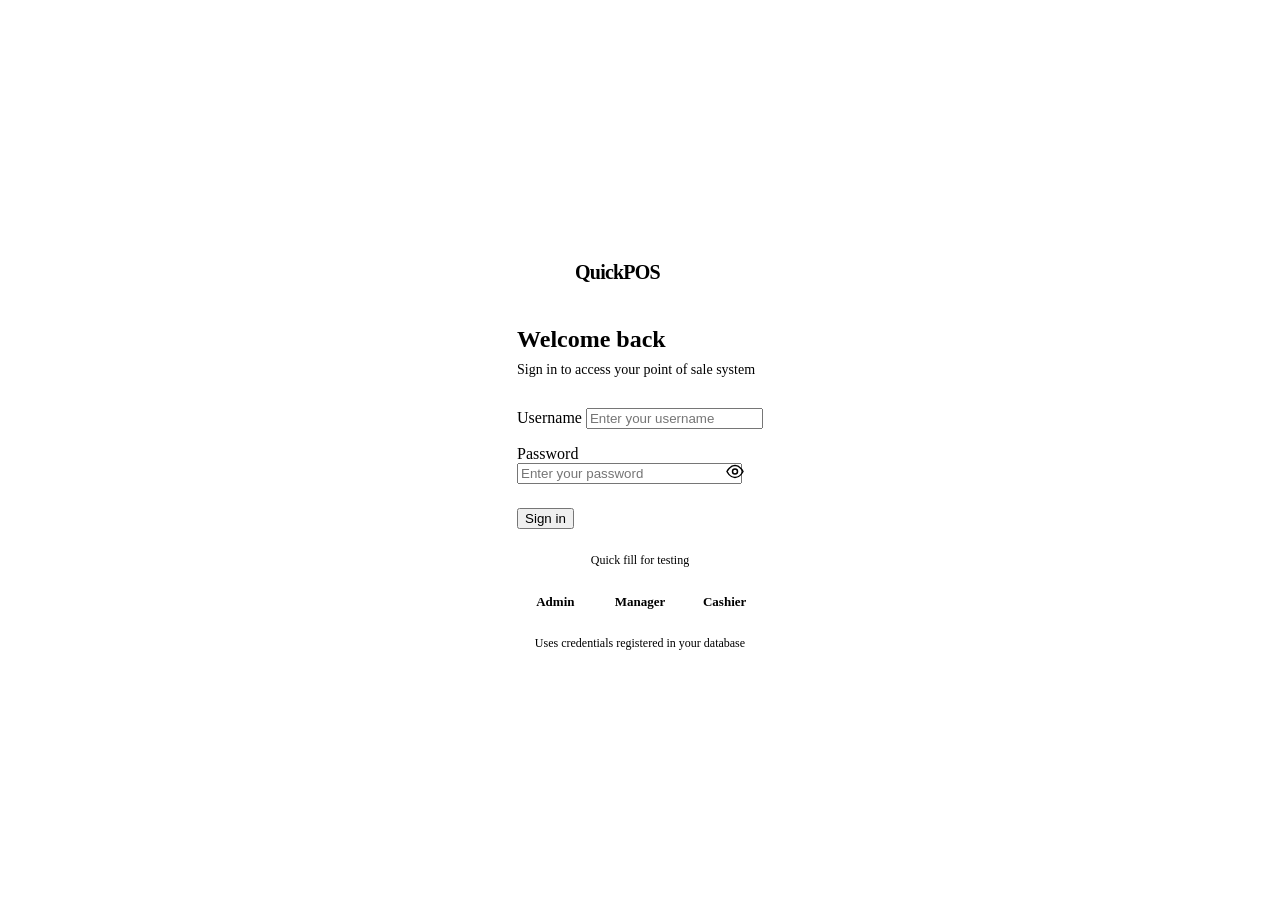
==== index.html @ 19d6a269 "login now index.html" ====
<!DOCTYPE html>
<html lang="en">
<head>
  <meta charset="UTF-8"/>
  <meta name="viewport" content="width=device-width, initial-scale=1.0"/>
  <title>QuickPOS — Sign in</title>
  <link rel="stylesheet" href="theme.css"/>
  <style>
    html, body { height: 100%; display: flex; align-items: center; justify-content: center; }
    .login-wrap { width: 100%; max-width: 420px; padding: 20px; }
    .login-card { background: var(--surface); border-radius: var(--radius-xl); border: 1px solid var(--border); padding: 36px 32px; box-shadow: var(--shadow-lg); animation: fadeUp .4s ease; }
    .brand { display: flex; align-items: center; gap: 12px; margin-bottom: 30px; }
    .brand-icon { width: 46px; height: 46px; background: var(--accent); border-radius: 14px; display: grid; place-items: center; flex-shrink: 0; }
    .brand-name { font-size: 20px; font-weight: 800; letter-spacing: -.04em; }
    .brand-name span { color: var(--accent); }
    .login-title { font-size: 24px; font-weight: 700; margin-bottom: 6px; }
    .login-sub   { font-size: 14px; color: var(--muted); margin-bottom: 28px; line-height: 1.5; }
    .pw-wrap { position: relative; }
    .pw-wrap .input { padding-right: 50px; }
    .eye-btn { position: absolute; right: 14px; top: 50%; transform: translateY(-50%); background: none; border: none; cursor: pointer; color: var(--subtle); padding: 4px; transition: color .15s; }
    .eye-btn:hover { color: var(--text); }
    .field + .field { margin-top: 16px; }
    .login-btn { margin-top: 24px; }
    .err-msg { display: none; margin-top: 14px; }
    .err-msg.show { display: flex; }
    .divider { display: flex; align-items: center; gap: 12px; margin: 24px 0 16px; color: var(--subtle); font-size: 12px; }
    .divider::before, .divider::after { content: ''; flex: 1; height: 1px; background: var(--border); }
    .quick-fill { display: flex; gap: 8px; }
    .qf-btn { flex: 1; padding: 10px 6px; border-radius: var(--radius-sm); border: 1.5px solid var(--border-hi); background: var(--surface2); font-family: inherit; font-size: 13px; font-weight: 600; color: var(--muted); cursor: pointer; transition: all .15s; }
    .qf-btn:hover, .qf-btn.active { border-color: var(--accent); color: var(--accent-text); background: var(--accent-light); }
    .login-help { font-size: 12px; color: var(--subtle); text-align: center; margin-top: 16px; }
  </style>
</head>
<body>
<div class="login-wrap">
  <div class="login-card">
    <div class="brand">
      <div class="brand-icon">
        <svg width="24" height="24" viewBox="0 0 24 24" fill="none">
          <rect x="3" y="6" width="18" height="15" rx="2.5" stroke="white" stroke-width="2"/>
          <path d="M8 11h8M8 15h5" stroke="white" stroke-width="2" stroke-linecap="round"/>
          <path d="M12 6V4" stroke="white" stroke-width="2" stroke-linecap="round"/>
        </svg>
      </div>
      <div class="brand-name">Quick<span>POS</span></div>
    </div>

    <div class="login-title">Welcome back</div>
    <div class="login-sub">Sign in to access your point of sale system</div>

    <div class="field">
      <label for="username">Username</label>
      <input class="input" type="text" id="username" placeholder="Enter your username" autocomplete="username"/>
    </div>

    <div class="field">
      <label for="password">Password</label>
      <div class="pw-wrap">
        <input class="input" type="password" id="password" placeholder="Enter your password" autocomplete="current-password"/>
        <button class="eye-btn" type="button" onclick="togglePw()">
          <svg width="20" height="20" viewBox="0 0 20 20" fill="none">
            <path d="M2 10s3-6 8-6 8 6 8 6-3 6-8 6-8-6-8-6z" stroke="currentColor" stroke-width="1.5"/>
            <circle cx="10" cy="10" r="2.5" stroke="currentColor" stroke-width="1.5"/>
          </svg>
        </button>
      </div>
    </div>

    <button class="btn btn-primary btn-full btn-lg login-btn" id="login-btn" onclick="doLogin()">
      <div class="spinner"></div>
      <span class="btn-label">Sign in</span>
    </button>

    <div class="alert error err-msg" id="err-msg">
      <svg width="16" height="16" viewBox="0 0 16 16" fill="none" style="flex-shrink:0;margin-top:1px">
        <circle cx="8" cy="8" r="6.5" stroke="currentColor" stroke-width="1.3"/>
        <path d="M8 5v3.5M8 10.5v.5" stroke="currentColor" stroke-width="1.3" stroke-linecap="round"/>
      </svg>
      <span id="err-text">Error</span>
    </div>

    <div class="divider">Quick fill for testing</div>
    <div class="quick-fill">
      <button class="qf-btn" onclick="fillRole('admin',this)">Admin</button>
      <button class="qf-btn" onclick="fillRole('manager',this)">Manager</button>
      <button class="qf-btn" onclick="fillRole('cashier',this)">Cashier</button>
    </div>
    <div class="login-help">Uses credentials registered in your database</div>
  </div>
</div>

<div id="toast"></div>

<script>
  const API = 'http://localhost:3000';
  if (localStorage.getItem('pos_token')) window.location.href = 'dashboard.html';

  function togglePw() {
    const pw = document.getElementById('password');
    pw.type = pw.type === 'password' ? 'text' : 'password';
  }

  function fillRole(role, btn) {
    document.querySelectorAll('.qf-btn').forEach(b => b.classList.remove('active'));
    btn.classList.add('active');
    document.getElementById('username').value = role + '1';
    document.getElementById('password').value = 'password123';
  }

  function showErr(msg) {
    document.getElementById('err-text').textContent = msg;
    document.getElementById('err-msg').classList.add('show');
  }

  async function doLogin() {
    const username = document.getElementById('username').value.trim();
    const password = document.getElementById('password').value;
    document.getElementById('err-msg').classList.remove('show');
    if (!username || !password) { showErr('Please fill in both fields.'); return; }
    const btn = document.getElementById('login-btn');
    btn.classList.add('loading'); btn.disabled = true;
    try {
      const res  = await fetch(`${API}/auth/login`, { method:'POST', headers:{'Content-Type':'application/json'}, body: JSON.stringify({username,password}) });
      const data = await res.json();
      if (!res.ok) { showErr(data.message || 'Login failed.'); return; }
      localStorage.setItem('pos_token', data.token);
      localStorage.setItem('pos_user',  JSON.stringify(data.user));
      window.location.href = 'dashboard.html';
    } catch { showErr('Cannot connect to server. Is it running on port 3000?'); }
    finally { btn.classList.remove('loading'); btn.disabled = false; }
  }

  document.addEventListener('keydown', e => { if (e.key === 'Enter') doLogin(); });
</script>
</body>
</html>
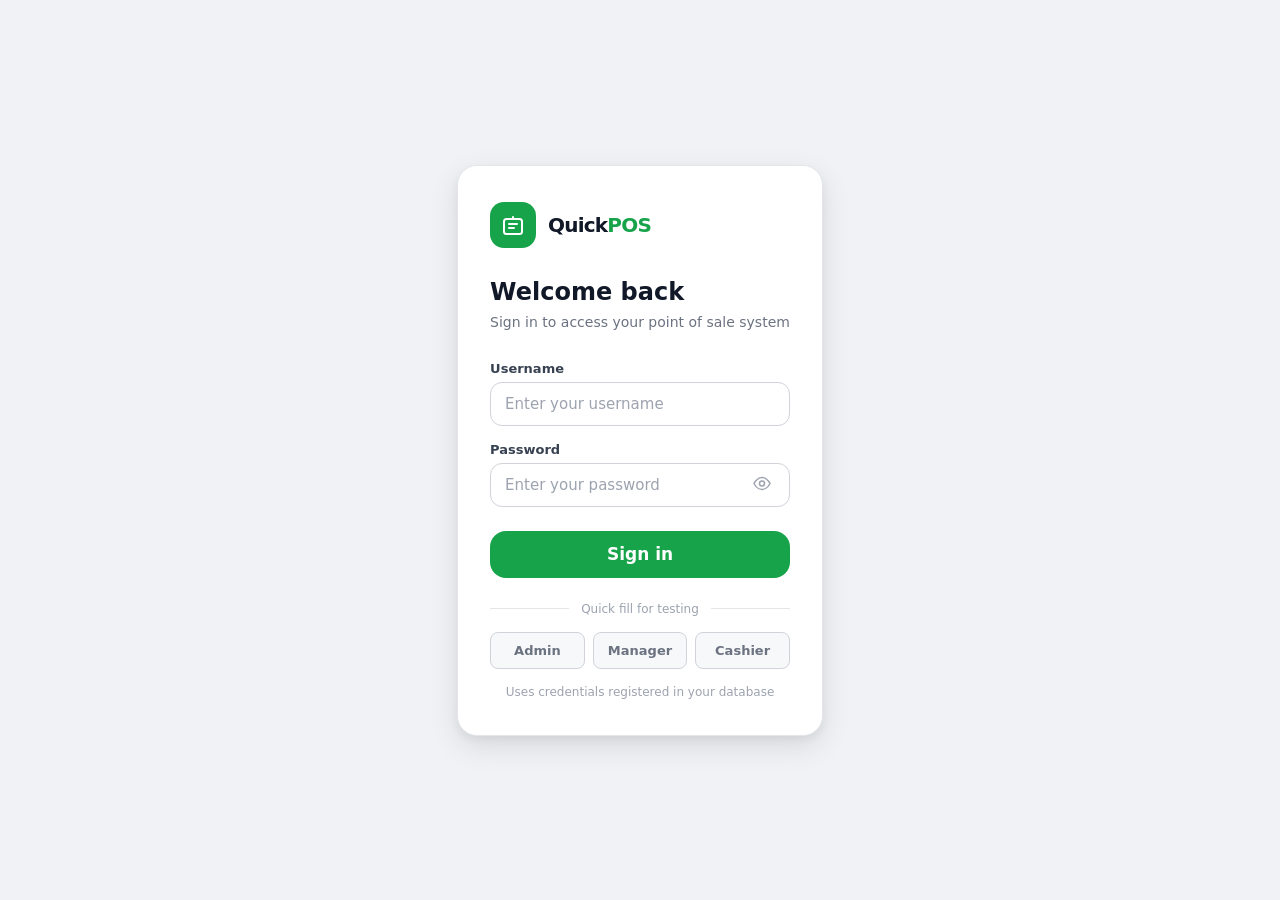
==== commit cecadc55: "fix case issue" ====
--- a/index.html
+++ b/index.html
@@ -4,7 +4,7 @@
   <meta charset="UTF-8"/>
   <meta name="viewport" content="width=device-width, initial-scale=1.0"/>
   <title>QuickPOS — Sign in</title>
-  <link rel="stylesheet" href="theme.css"/>
+  <link rel="stylesheet" href="Theme.css"/>
   <style>
     html, body { height: 100%; display: flex; align-items: center; justify-content: center; }
     .login-wrap { width: 100%; max-width: 420px; padding: 20px; }
--- a/Theme.css
+++ b/Theme.css
@@ -0,0 +1,250 @@
+/* ============================================
+   QuickPOS — Shared Design System (theme.css)
+   Light theme, mobile-friendly, large tap targets
+   Import this in every HTML page:
+   <link rel="stylesheet" href="theme.css"/>
+   ============================================ */
+
+@import url('https://fonts.googleapis.com/css2?family=Plus+Jakarta+Sans:wght@400;500;600;700;800&display=swap');
+
+*, *::before, *::after { box-sizing: border-box; margin: 0; padding: 0; }
+
+:root {
+  /* ── Palette ── */
+  --bg:          #f0f2f5;
+  --surface:     #ffffff;
+  --surface2:    #f7f8fa;
+  --border:      #e4e6ea;
+  --border-hi:   #d0d3d9;
+
+  /* ── Brand ── */
+  --accent:      #16a34a;   /* green-600 */
+  --accent-light:#dcfce7;   /* green-100 */
+  --accent-dark: #15803d;   /* green-700 */
+  --accent-text: #14532d;   /* green-900 */
+
+  /* ── Text ── */
+  --text:        #111827;   /* gray-900 */
+  --text-2:      #374151;   /* gray-700 */
+  --muted:       #6b7280;   /* gray-500 */
+  --subtle:      #9ca3af;   /* gray-400 */
+
+  /* ── Semantic ── */
+  --danger:      #dc2626;
+  --danger-light:#fee2e2;
+  --success:     #16a34a;
+  --success-light:#dcfce7;
+  --warning:     #d97706;
+  --warning-light:#fef3c7;
+  --info:        #2563eb;
+  --info-light:  #dbeafe;
+
+  /* ── Sizing ── */
+  --radius-sm:   8px;
+  --radius:      12px;
+  --radius-lg:   16px;
+  --radius-xl:   20px;
+  --nav-h:       60px;
+
+  /* ── Shadows ── */
+  --shadow-sm:   0 1px 3px rgba(0,0,0,.08), 0 1px 2px rgba(0,0,0,.05);
+  --shadow:      0 4px 12px rgba(0,0,0,.08), 0 2px 4px rgba(0,0,0,.05);
+  --shadow-lg:   0 10px 30px rgba(0,0,0,.1), 0 4px 8px rgba(0,0,0,.05);
+}
+
+html, body {
+  font-family: 'Plus Jakarta Sans', system-ui, sans-serif;
+  background: var(--bg);
+  color: var(--text);
+  min-height: 100%;
+  -webkit-font-smoothing: antialiased;
+}
+
+/* ── NAVIGATION ── */
+.top-nav {
+  position: sticky; top: 0; height: var(--nav-h); z-index: 200;
+  background: var(--surface);
+  border-bottom: 1px solid var(--border);
+  display: flex; align-items: center;
+  padding: 0 20px; gap: 12px;
+  box-shadow: var(--shadow-sm);
+}
+.nav-logo {
+  font-size: 18px; font-weight: 800;
+  letter-spacing: -.04em; color: var(--text);
+  text-decoration: none;
+}
+.nav-logo span { color: var(--accent); }
+
+.nav-right { margin-left: auto; display: flex; gap: 8px; align-items: center; }
+
+.nav-link {
+  font-size: 14px; font-weight: 500; padding: 8px 14px;
+  border-radius: var(--radius-sm); color: var(--muted);
+  background: none; border: none; cursor: pointer;
+  transition: all .15s; text-decoration: none; display: inline-flex; align-items: center;
+}
+.nav-link:hover { background: var(--surface2); color: var(--text); }
+.nav-link.active { background: var(--accent-light); color: var(--accent-text); }
+
+.nav-btn {
+  font-size: 14px; font-weight: 600; padding: 9px 18px;
+  border-radius: var(--radius-sm); cursor: pointer;
+  transition: all .15s; border: none; display: inline-flex; align-items: center; gap: 6px;
+}
+.nav-btn.primary { background: var(--accent); color: #fff; }
+.nav-btn.primary:hover { background: var(--accent-dark); }
+.nav-btn.ghost { background: none; border: 1.5px solid var(--border-hi); color: var(--text-2); }
+.nav-btn.ghost:hover { border-color: var(--accent); color: var(--accent); }
+.nav-btn.danger { background: none; border: 1.5px solid var(--border); color: var(--muted); }
+.nav-btn.danger:hover { border-color: var(--danger); color: var(--danger); }
+
+/* ── PAGE WRAPPER ── */
+.page { max-width: 1200px; margin: 0 auto; padding: 28px 20px 60px; }
+.page-full { padding: 0; max-width: none; }
+
+/* ── CARDS ── */
+.card {
+  background: var(--surface); border-radius: var(--radius-lg);
+  border: 1px solid var(--border); padding: 20px 22px;
+  box-shadow: var(--shadow-sm);
+}
+.card-head {
+  display: flex; align-items: center; justify-content: space-between;
+  margin-bottom: 16px;
+}
+.card-title { font-size: 15px; font-weight: 700; color: var(--text); }
+.card-sub   { font-size: 12px; color: var(--muted); margin-top: 2px; }
+
+/* ── STAT CARDS ── */
+.stat-grid { display: grid; grid-template-columns: repeat(auto-fit, minmax(160px,1fr)); gap: 14px; }
+.stat-card {
+  background: var(--surface); border-radius: var(--radius-lg);
+  border: 1px solid var(--border); padding: 18px 20px;
+  box-shadow: var(--shadow-sm);
+}
+.stat-label { font-size: 12px; font-weight: 500; color: var(--muted); margin-bottom: 8px; text-transform: uppercase; letter-spacing: .05em; }
+.stat-value { font-size: 26px; font-weight: 800; color: var(--text); letter-spacing: -.03em; }
+.stat-value.green  { color: var(--accent); }
+.stat-value.red    { color: var(--danger); }
+.stat-value.blue   { color: var(--info); }
+.stat-value.orange { color: var(--warning); }
+.stat-sub { font-size: 12px; color: var(--muted); margin-top: 5px; }
+
+/* ── BUTTONS ── */
+.btn {
+  display: inline-flex; align-items: center; justify-content: center; gap: 6px;
+  font-family: inherit; font-size: 15px; font-weight: 600;
+  padding: 12px 22px; border-radius: var(--radius); border: none;
+  cursor: pointer; transition: all .15s; line-height: 1;
+}
+.btn:active { transform: scale(.97); }
+.btn:disabled { opacity: .45; cursor: not-allowed; transform: none; }
+
+.btn-primary { background: var(--accent); color: #fff; }
+.btn-primary:hover:not(:disabled) { background: var(--accent-dark); }
+
+.btn-secondary { background: var(--surface2); color: var(--text-2); border: 1.5px solid var(--border-hi); }
+.btn-secondary:hover:not(:disabled) { border-color: var(--accent); color: var(--accent); }
+
+.btn-danger { background: var(--danger-light); color: var(--danger); border: 1.5px solid #fca5a5; }
+.btn-danger:hover:not(:disabled) { background: var(--danger); color: #fff; }
+
+.btn-lg { font-size: 17px; padding: 15px 28px; border-radius: var(--radius-lg); }
+.btn-sm { font-size: 13px; padding: 8px 14px; border-radius: var(--radius-sm); }
+.btn-full { width: 100%; }
+
+/* loading state */
+.btn .spinner { width: 18px; height: 18px; border: 2.5px solid rgba(255,255,255,.3); border-top-color: #fff; border-radius: 50%; animation: spin .65s linear infinite; display: none; }
+.btn.loading .spinner { display: block; }
+.btn.loading .btn-label { display: none; }
+@keyframes spin { to { transform: rotate(360deg); } }
+
+/* ── FORM FIELDS ── */
+.field { display: flex; flex-direction: column; gap: 6px; }
+.field label { font-size: 13px; font-weight: 600; color: var(--text-2); }
+.field .hint  { font-size: 12px; color: var(--muted); }
+
+.input {
+  font-family: inherit; font-size: 15px; color: var(--text);
+  background: var(--surface); border: 1.5px solid var(--border-hi);
+  border-radius: var(--radius); padding: 12px 14px;
+  outline: none; transition: border-color .15s, box-shadow .15s;
+  width: 100%;
+}
+.input:focus { border-color: var(--accent); box-shadow: 0 0 0 3px rgba(22,163,74,.12); }
+.input::placeholder { color: var(--subtle); }
+.input.error { border-color: var(--danger); box-shadow: 0 0 0 3px rgba(220,38,38,.1); }
+
+select.input { cursor: pointer; }
+
+/* ── BADGES / PILLS ── */
+.badge {
+  display: inline-flex; align-items: center; gap: 4px;
+  font-size: 12px; font-weight: 600; padding: 3px 10px;
+  border-radius: 99px; border: 1px solid transparent;
+}
+.badge-green  { background: var(--success-light); color: var(--accent-text);  border-color: #86efac; }
+.badge-red    { background: var(--danger-light);  color: #7f1d1d;             border-color: #fca5a5; }
+.badge-blue   { background: var(--info-light);    color: #1e3a8a;             border-color: #93c5fd; }
+.badge-orange { background: var(--warning-light); color: #78350f;             border-color: #fcd34d; }
+.badge-gray   { background: var(--surface2);      color: var(--muted);        border-color: var(--border-hi); }
+
+/* ── TABLE ── */
+.table-wrap { overflow-x: auto; border-radius: var(--radius-lg); border: 1px solid var(--border); background: var(--surface); }
+.data-table { width: 100%; border-collapse: collapse; font-size: 14px; }
+.data-table th { text-align: left; font-size: 12px; font-weight: 600; color: var(--muted); text-transform: uppercase; letter-spacing: .05em; padding: 12px 18px; border-bottom: 1px solid var(--border); background: var(--surface2); }
+.data-table td { padding: 14px 18px; border-bottom: 1px solid var(--border); color: var(--text-2); vertical-align: middle; }
+.data-table tr:last-child td { border-bottom: none; }
+.data-table tbody tr:hover td { background: #f9fafb; }
+
+/* ── TOAST ── */
+#toast {
+  position: fixed; bottom: 28px; left: 50%; transform: translateX(-50%) translateY(20px);
+  background: var(--text); color: #fff; font-size: 14px; font-weight: 500;
+  padding: 12px 22px; border-radius: 99px;
+  opacity: 0; transition: all .25s; z-index: 9999; white-space: nowrap; pointer-events: none;
+  box-shadow: var(--shadow);
+}
+#toast.show    { opacity: 1; transform: translateX(-50%) translateY(0); }
+#toast.success { background: var(--accent); }
+#toast.error   { background: var(--danger); }
+
+/* ── MODAL ── */
+.modal-bg { display: none; position: fixed; inset: 0; z-index: 500; background: rgba(0,0,0,.35); align-items: center; justify-content: center; padding: 20px; }
+.modal-bg.open { display: flex; }
+.modal-box { background: var(--surface); border-radius: var(--radius-xl); padding: 28px 26px; width: 100%; max-width: 420px; max-height: 90vh; overflow-y: auto; box-shadow: var(--shadow-lg); animation: modalIn .25s ease; }
+@keyframes modalIn { from { opacity: 0; transform: translateY(16px) scale(.98); } to { opacity: 1; transform: none; } }
+.modal-title { font-size: 18px; font-weight: 700; margin-bottom: 20px; }
+.modal-actions { display: flex; gap: 10px; margin-top: 24px; }
+
+/* ── LOADING ── */
+.skeleton { background: linear-gradient(90deg, #f0f0f0 25%, #e8e8e8 50%, #f0f0f0 75%); background-size: 200% 100%; animation: shimmer 1.4s infinite; border-radius: var(--radius-sm); }
+@keyframes shimmer { 0%{background-position:200% 0} 100%{background-position:-200% 0} }
+
+.empty-state { display: flex; flex-direction: column; align-items: center; justify-content: center; padding: 48px 20px; gap: 10px; color: var(--muted); font-size: 14px; text-align: center; }
+.empty-state svg { opacity: .3; margin-bottom: 4px; }
+
+/* ── ALERT ── */
+.alert { display: flex; align-items: flex-start; gap: 10px; padding: 13px 16px; border-radius: var(--radius); font-size: 14px; border: 1px solid; }
+.alert.error   { background: var(--danger-light);  border-color: #fca5a5; color: #7f1d1d; }
+.alert.success { background: var(--success-light); border-color: #86efac; color: var(--accent-text); }
+.alert.warning { background: var(--warning-light); border-color: #fcd34d; color: #78350f; }
+.alert.info    { background: var(--info-light);    border-color: #93c5fd; color: #1e3a8a; }
+
+/* ── ANIMATIONS ── */
+@keyframes fadeUp { from { opacity: 0; transform: translateY(12px); } to { opacity: 1; transform: none; } }
+.fade-up { animation: fadeUp .35s ease both; }
+.fade-up-1 { animation-delay: .05s; }
+.fade-up-2 { animation-delay: .10s; }
+.fade-up-3 { animation-delay: .15s; }
+.fade-up-4 { animation-delay: .20s; }
+
+/* ── RESPONSIVE ── */
+@media (max-width: 640px) {
+  .page { padding: 16px 14px 48px; }
+  .top-nav { padding: 0 14px; }
+  .stat-grid { grid-template-columns: repeat(2, 1fr); }
+  .hide-mobile { display: none !important; }
+  .btn-lg { font-size: 16px; padding: 14px 22px; }
+}
